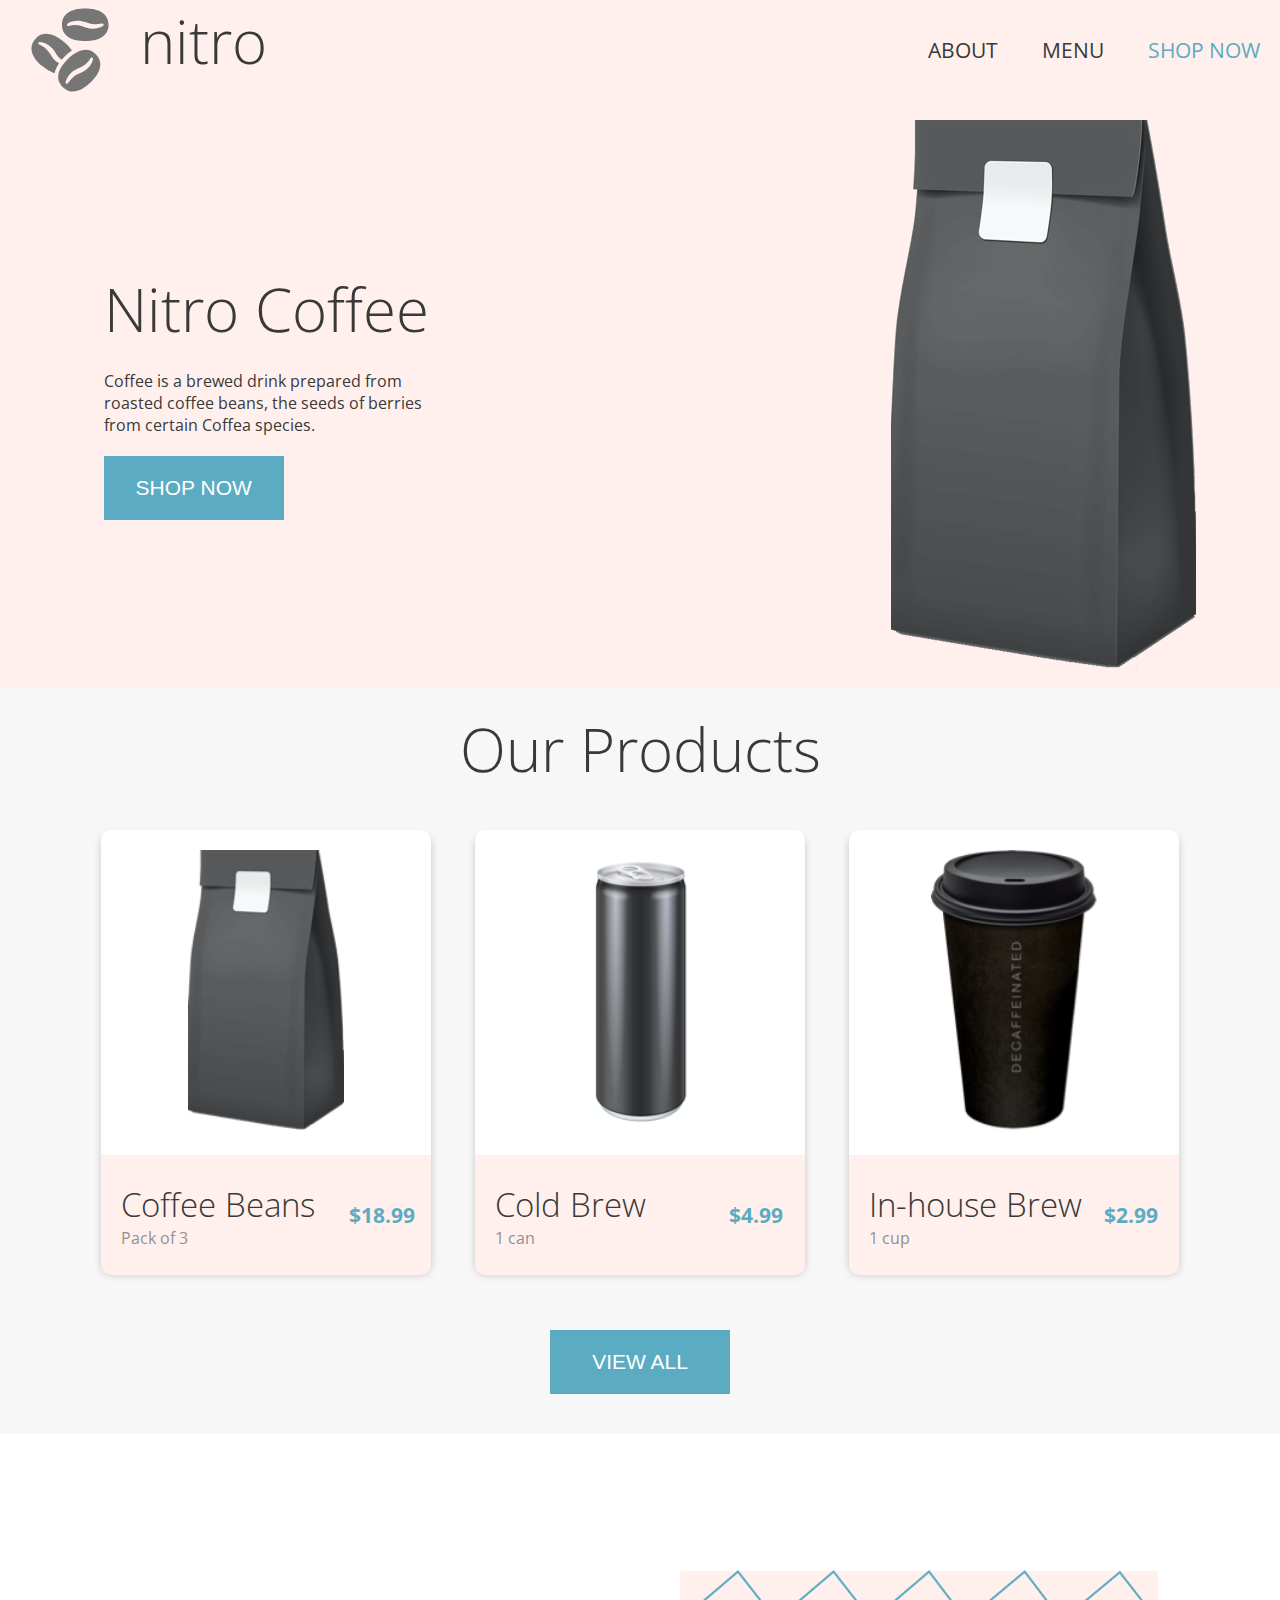
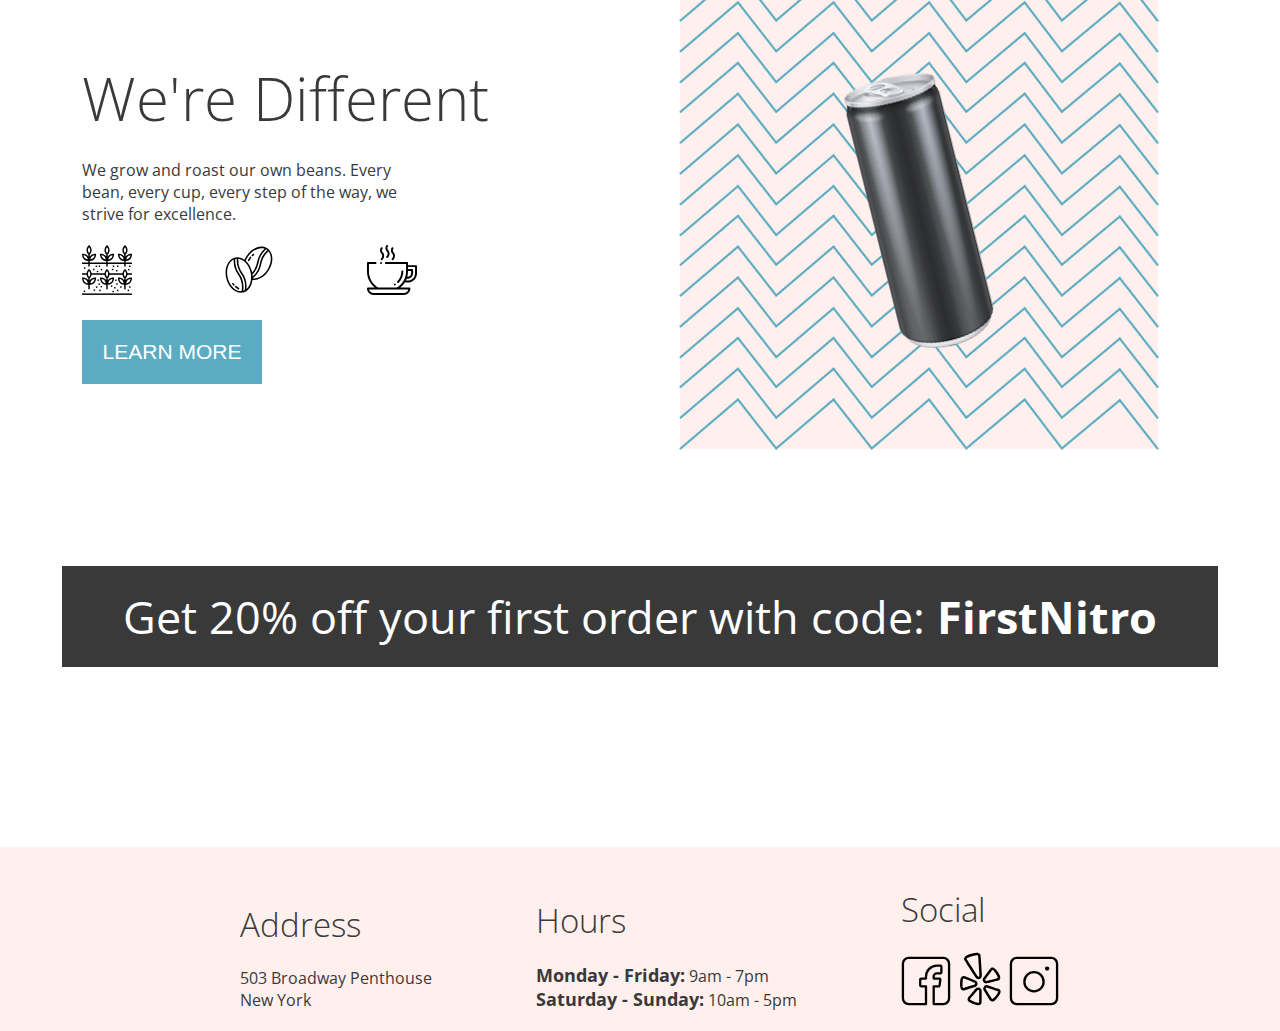
==== index.html @ 10b6887b "initial push" ====
<!DOCTYPE html>
<html lang="en">
<head>
    <meta charset="UTF-8">
    <meta name="viewport" content="width=device-width, initial-scale=1.0">
    <link href="https://fonts.googleapis.com/css2?family=Open+Sans:ital,wght@0,300;0,400;0,600;0,700;1,400&display=swap" rel="stylesheet">
    <link rel="stylesheet" href="./CSS/global.css">
    <link rel="stylesheet" href="./CSS/landing.css">
    <title>Coffee Shop - Home</title>
</head>
<body>
    <nav class="nav">
        <a href="../index.html">
            <img src="../Assets/coffee-beans-logo-and-footer.svg" alt="coffee-beans-logo-and-footer">
            <h2 class="nitro">nitro</h2>
        </a>
        <ul class="nav-list">
            <li><a href="./index.html">ABOUT</a></li>
            <li><a href="./pages/menu.html">MENU</a></li>
            <li><a class="shop-now" href="./pages/menu.html">SHOP NOW</a></li>
        </ul>
    </nav>
    <header>
        <section class="hero">
            <h1>Nitro Coffee</h1>
            <p>Coffee is a brewed drink prepared from roasted coffee beans, the seeds of berries from certain Coffea species.</p>
            <a href="./pages/menu.html"><button>SHOP NOW</button></a>
        </section>
        <img src="./Assets/coffeebeans-hero.png" alt="coffee bag">
    </header>
    <section class="our-products--container">
        <h2 class="our-products--title">Our Products</h2>
        <section class="our-products">
            <article>
                <img src="./Assets/coffeebeans.png" alt="coffee beans">
                <div class="our-products--footer">
                    <div class="our-products--footer__left">
                        <h3>Coffee Beans</h3>
                        <h4>Pack of 3</h4>
                    </div>
                    <p class="price">$18.99</p>
                </div>
            </article>
            <article>
                <img src="./Assets/coldbrew.png" alt="cold brew">
                <div class="our-products--footer">
                    <div class="our-products--footer__left">
                        <h3>Cold Brew</h3>
                        <h4>1 can</h4>
                    </div>
                    <p class="price">$4.99</p>
                </div>
            </article>
            <article>
                <img src="./Assets/inhousebrew.png" alt="in-house brew">
                <div class="our-products--footer">
                    <div class="our-products--footer__left">
                        <h3>In-house Brew</h3>
                        <h4>1 cup</h4>
                    </div>
                    <p class="price">$2.99</p>
                </div>
            </article>
        </section>
        <section class="view-all">
            <a href="./pages/menu.html"><button>VIEW ALL</button></a>
        </section>
    </section>
    <section class="discount--container">
        <section class="discount--section">
            <div class="discount--section__left">
                <h2 class="discount--title">We're Different</h2>
                <p class="discount--info">We grow and roast our own beans. Every bean, every cup, every step of the way, we strive for excellence.</p>
                <ul class="discount--icons">
                    <li>
                        <img src="./Assets/planting.svg" alt="planting">
                    </li>
                    <li>
                        <img src="./Assets/coffee-beans.svg" alt="coffee-beans">
                    </li>
                    <li>
                        <img src="./Assets/coffee-cup.svg" alt="coffee-cup">
                    </li>
                </ul>
                <a href="./index.html" class="discount--learn-more">
                    <button>LEARN MORE</button>
                </a>
            </div>
            <div class="discount--section__right">
                <div class="discount--cold-brew-background">
                    <img class="discount--img" src="./Assets/tiltedcan.png" alt="tilted-can">
                </div>
            </div>
        </section>
        <p class="discount--text">Get 20% off your first order with code: <span class="bold">FirstNitro</span></p>
    </section>
    <footer>
        <section class="footer">
            <article class="footer--address">
                <h3>Address</h3> 
                <p>503 Broadway Penthouse</p>
                <p>New York</p>
             </article>
             <article class="footer--hours">
                 <h3>Hours</h3>
                 <p><span class="bold">Monday - Friday:</span> 9am - 7pm</p>
                 <p><span class="bold">Saturday - Sunday:</span> 10am - 5pm</p>
             </article>
             <article class="footer--social">
                 <h3>Social</h3>
                 <a href="https://facebook.com"><img class="icon" src="./Assets/Facebook-Icon.svg" alt="facebook"></a>
                 <a href="https://yelp.com"><img class="icon" src="./Assets/Yelp-Icon.svg" alt="yelp"></a>
                 <a href="https://instagram.com"><img class="icon" src="./Assets/Instagram-Icon.svg" alt="instagram"></a>
             </article>
        </section>
    </footer>
</body>
</html>
---- CSS/global.css ----
* {
    margin: 0;
    padding: 0;
}

body {
    font-family: 'Open Sans';
    font-weight: 400;
    color: #393939;
}

nav {
    background-color: #fff0ed;
    vertical-align: middle;
    margin: 0;
    display: flex;
    justify-content: space-between;
}

nav a {
    margin-left: 1.25rem;
    display: flex;
    text-decoration: none;
    color: #393939;
}

.nitro {
    text-align: center;
    text-decoration: none;
    padding: 0;
    padding-left: 1.25rem;
    margin: 0;
    display: inline;
    vertical-align: top;
}

nav li {
    padding: 2.25rem 0 2.255rem 1.25rem;
}

nav li a {
    text-decoration: none;
    font-size: 1.313rem;
    color: #393939;
}

.shop-now {
    color: #5bacc3;
    padding-right: 1.25rem;
}

header {
    padding: 1.25rem;
}

section {
    padding: 1.25rem;
}

section.menu {
    padding-top: 0;
}

.nav-list{
    text-decoration: none;
    list-style-type: none;
    display: inline;
    vertical-align: middle;
}

.nav-list li {
    display: inline-block;
}

button {
    background-color: #5bacc3;
    font-size: 1.313rem;
    border: none;
    color: #fff;
    width: 11.25rem;
    padding: 1.25rem;
    margin: 1.25 rem;
}

button:hover {
    cursor: pointer;
}

.icon {
    width: 3.125rem;
}
---- CSS/landing.css ----
.nav {
    background-color: #fff0ed;
}

header {
    background-color: #fff0ed;
    display: flex;
}

header img {
    margin-left: auto;
    margin-right: auto;
}

.hero {
    width: 50vw;
    margin: auto;
}

.hero p {
    padding: 1.25rem 0;
    width: 20rem;
}

h1 {
    font-size: 3.75rem;
    font-weight: 300;
}

h2 {
    font-size: 3.75rem;
    font-weight: 300;
}

h3 {
    font-size: 2.063rem;
    font-weight: 300;
}

.price {
    color: #5bacc3;
    font-weight: bold;
}

.view-all {
    width: 11.25rem;
    margin-left: auto;
    margin-right: auto;
}

.our-products--container {
    background-color: #f7f7f7;
}

.our-products--title {
    text-align: center;
}

.our-products {
    width: fit-content;
    margin-left: auto;
    margin-right: auto;
}

.our-products article{
    width: 20.625rem;
    background-color: white;
    height: 27.5rem;
    margin: 1.25rem;
    border: 1.25rem;
    border-radius: 0.625rem;
    box-shadow: 0 0.313rem 0.563rem -0.063rem rgba(0, 0, 0, .25);
    display: inline-block;
    text-align: center;
}

.our-products h3 {
    text-align: left;
    text-wrap: nowrap;
}

.our-products h4 {
    font-weight: normal;
    color: #909090;
    text-align: left;
}

.our-products img {
    height: 17.5rem;
    padding: 1.25rem 0;
}

.our-products p {
    font-size: 1.313rem;
    font-weight: bold;
    text-align: center;
    padding: 1.25rem 0 1.25rem;
    width: 30%;
}

.our-products span {
    font-size: 1.125rem;
    font-weight: 400;
    color: #5bacc3;
    text-align: center;
}

.our-products--footer {
    background-color: #fff0ed;
    box-sizing: content-box;
    width: 100%;
    height: 7.5rem;
    display: flex;
    flex-direction: row;
    justify-content: space-between;
    align-items: center;
    border-bottom-left-radius: 0.625rem;
    border-bottom-right-radius: 0.625rem;
}

.our-products--footer__left {
    display: flex;
    flex-direction: column;
    padding-left: 1.25rem;
}

.discount--section {
    width: 90%;
    margin: 6rem auto;
    display: flex;
}

.discount--section__left {
    display: flex;
    width: 50%;
    flex-direction: column;
    justify-content: center;
}

.discount--section__left > * {
    padding: 1.25rem 0 0 0;
}

.discount--section__right {
    display: flex;
    width: 50%;
    flex-direction: column;
    align-items: center;
    justify-content: center;
}

.discount--icons {
    list-style-type: none;
    display: flex;
    width: 60%;
    justify-content: space-between;
}

.discount--icons ul li {
    justify-content: space-evenly;
}

.discount--icons img {
    height: 3.125rem;
    width: 3.125rem;
}

.discount--info {
    text-align: left;
    width: 60%;
}

.discount--cold-brew-background {
    background-image: url(../Assets/coldbrewbackground.png);
    background-size: contain;
    height: 30rem;
    width: 30rem;
    display: flex;
}

.discount--img {
    margin: auto;
}

.discount--text {
    font-size: 2.813rem;
    font-weight: 400;
    color: #fff;
    background-color: #393939;
    text-align: center;
    padding: 1.25rem;
    margin: 0 auto;
    margin-bottom: 10rem;
    width: 90%;
}

.bold {
    font-weight: 700;
    font-size: 2.813rem;
}

.footer {
    max-width: 1000px;
    margin-left: auto;
    margin-right: auto;
}

footer {
    background-color: #fff0ed;
    margin: auto;
}

footer .bold {
    font-size: 1.125rem;
}

footer div {
    padding: 1.25rem;
}

footer h3 {
    padding: 1.25rem 0;
}

footer article {
    display: inline-block;
    padding-left: 6.25rem;
}
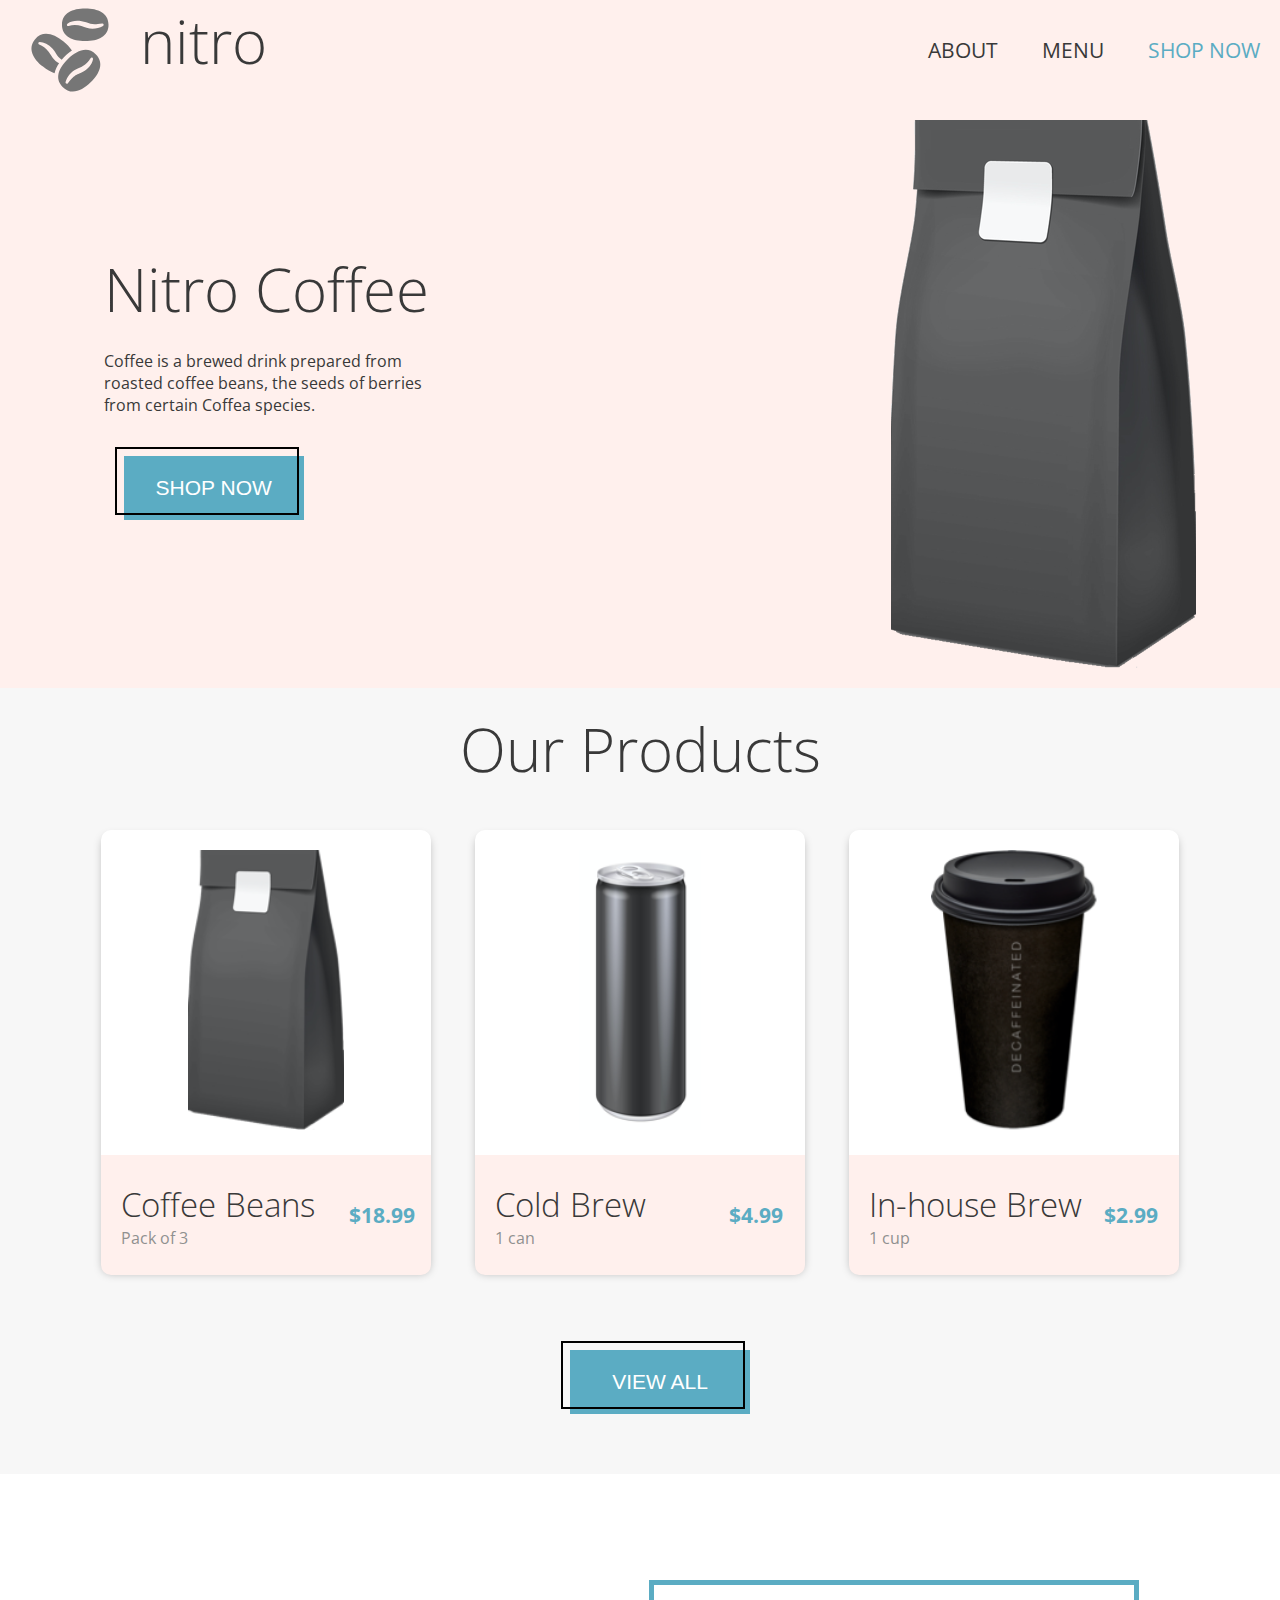
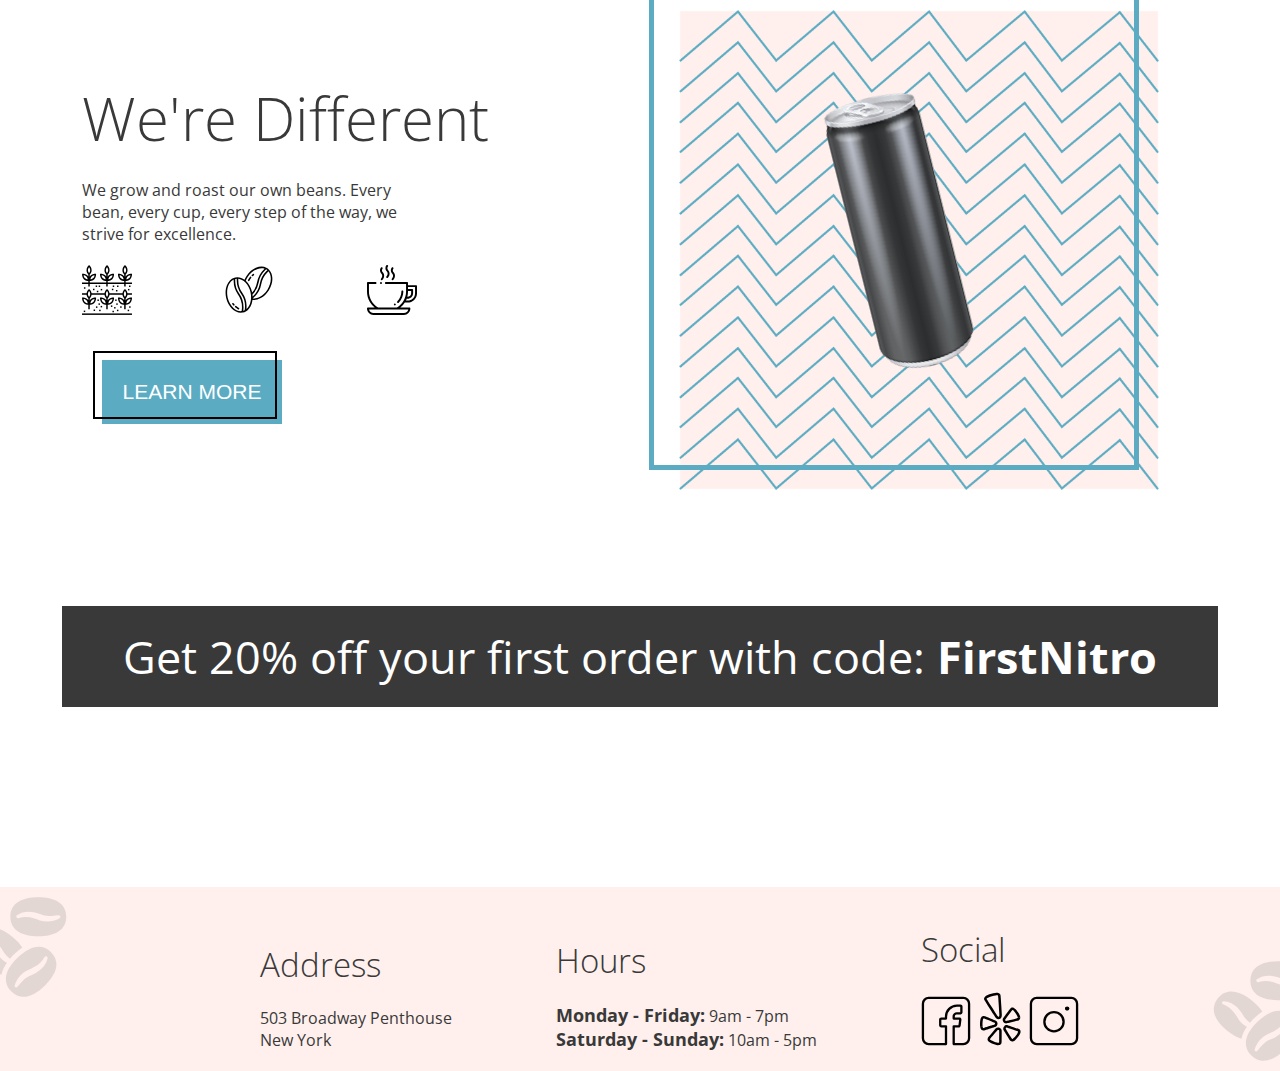
==== commit 22f9f15c: "finished exercise 16 refactor for sass" ====
--- a/index.html
+++ b/index.html
@@ -4,14 +4,14 @@
     <meta charset="UTF-8">
     <meta name="viewport" content="width=device-width, initial-scale=1.0">
     <link href="https://fonts.googleapis.com/css2?family=Open+Sans:ital,wght@0,300;0,400;0,600;0,700;1,400&display=swap" rel="stylesheet">
-    <link rel="stylesheet" href="./CSS/global.css">
-    <link rel="stylesheet" href="./CSS/landing.css">
+    <link rel="stylesheet" href="./scss/partials/global.css">
+    <link rel="stylesheet" href="./scss/landing.css">
     <title>Coffee Shop - Home</title>
 </head>
 <body>
     <nav class="nav">
         <a href="../index.html">
-            <img src="../Assets/coffee-beans-logo-and-footer.svg" alt="coffee-beans-logo-and-footer">
+            <img src="../Assets/coffee-beans-logo-and-footer.svg" alt="coffee bean logo">
             <h2 class="nitro">nitro</h2>
         </a>
         <ul class="nav-list">
@@ -24,77 +24,82 @@
         <section class="hero">
             <h1>Nitro Coffee</h1>
             <p>Coffee is a brewed drink prepared from roasted coffee beans, the seeds of berries from certain Coffea species.</p>
-            <a href="./pages/menu.html"><button>SHOP NOW</button></a>
+            <a href="./pages/menu.html"><button>SHOP NOW <div class="button-border"></div></button></a>
         </section>
         <img src="./Assets/coffeebeans-hero.png" alt="coffee bag">
     </header>
-    <section class="our-products--container">
-        <h2 class="our-products--title">Our Products</h2>
-        <section class="our-products">
-            <article>
-                <img src="./Assets/coffeebeans.png" alt="coffee beans">
-                <div class="our-products--footer">
-                    <div class="our-products--footer__left">
-                        <h3>Coffee Beans</h3>
-                        <h4>Pack of 3</h4>
+    <main>
+        <section class="our-products--container">
+            <h2 class="our-products--title">Our Products</h2>
+            <section class="our-products">
+                <article>
+                    <img src="./Assets/coffeebeans.png" alt="coffee beans">
+                    <div class="our-products--footer">
+                        <div class="our-products--footer__left">
+                            <h3>Coffee Beans</h3>
+                            <h4>Pack of 3</h4>
+                        </div>
+                        <p class="price">$18.99</p>
                     </div>
-                    <p class="price">$18.99</p>
+                </article>
+                <article>
+                    <img src="./Assets/coldbrew.png" alt="cold brew">
+                    <div class="our-products--footer">
+                        <div class="our-products--footer__left">
+                            <h3>Cold Brew</h3>
+                            <h4>1 can</h4>
+                        </div>
+                        <p class="price">$4.99</p>
+                    </div>
+                </article>
+                <article>
+                    <img src="./Assets/inhousebrew.png" alt="in-house brew">
+                    <div class="our-products--footer">
+                        <div class="our-products--footer__left">
+                            <h3>In-house Brew</h3>
+                            <h4>1 cup</h4>
+                        </div>
+                        <p class="price">$2.99</p>
+                    </div>
+                </article>
+            </section>
+            <section class="view-all">
+                <a href="./pages/menu.html"><button>VIEW ALL <div class="button-border"></div></button></a>
+            </section>
+        </section>
+        <section class="discount--container">
+            <section class="discount--section">
+                <div class="discount--section__left">
+                    <h2 class="discount--title">We're Different</h2>
+                    <p class="discount--info">We grow and roast our own beans. Every bean, every cup, every step of the way, we strive for excellence.</p>
+                    <ul class="discount--icons">
+                        <li>
+                            <img src="./Assets/planting.svg" alt="planting">
+                        </li>
+                        <li>
+                            <img src="./Assets/coffee-beans.svg" alt="coffee-beans">
+                        </li>
+                        <li>
+                            <img src="./Assets/coffee-cup.svg" alt="coffee-cup">
+                        </li>
+                    </ul>
+                    <a href="./index.html" class="discount--learn-more">
+                        <button>LEARN MORE <div class="button-border"></div></button>
+                    </a>
                 </div>
-            </article>
-            <article>
-                <img src="./Assets/coldbrew.png" alt="cold brew">
-                <div class="our-products--footer">
-                    <div class="our-products--footer__left">
-                        <h3>Cold Brew</h3>
-                        <h4>1 can</h4>
+                <div class="discount--section__right">
+                    <div class="discount--cold-brew-background">
+                        <div class="discount-border"></div>
+                        <img class="discount--img" src="./Assets/tiltedcan.png" alt="tilted-can">
                     </div>
-                    <p class="price">$4.99</p>
                 </div>
-            </article>
-            <article>
-                <img src="./Assets/inhousebrew.png" alt="in-house brew">
-                <div class="our-products--footer">
-                    <div class="our-products--footer__left">
-                        <h3>In-house Brew</h3>
-                        <h4>1 cup</h4>
-                    </div>
-                    <p class="price">$2.99</p>
-                </div>
-            </article>
+            </section>
+            <p class="discount--text">Get 20% off your first order with code: <span class="bold">FirstNitro</span></p>
         </section>
-        <section class="view-all">
-            <a href="./pages/menu.html"><button>VIEW ALL</button></a>
-        </section>
-    </section>
-    <section class="discount--container">
-        <section class="discount--section">
-            <div class="discount--section__left">
-                <h2 class="discount--title">We're Different</h2>
-                <p class="discount--info">We grow and roast our own beans. Every bean, every cup, every step of the way, we strive for excellence.</p>
-                <ul class="discount--icons">
-                    <li>
-                        <img src="./Assets/planting.svg" alt="planting">
-                    </li>
-                    <li>
-                        <img src="./Assets/coffee-beans.svg" alt="coffee-beans">
-                    </li>
-                    <li>
-                        <img src="./Assets/coffee-cup.svg" alt="coffee-cup">
-                    </li>
-                </ul>
-                <a href="./index.html" class="discount--learn-more">
-                    <button>LEARN MORE</button>
-                </a>
-            </div>
-            <div class="discount--section__right">
-                <div class="discount--cold-brew-background">
-                    <img class="discount--img" src="./Assets/tiltedcan.png" alt="tilted-can">
-                </div>
-            </div>
-        </section>
-        <p class="discount--text">Get 20% off your first order with code: <span class="bold">FirstNitro</span></p>
-    </section>
+    </main>
     <footer>
+        <img src="./Assets/coffee-beans-logo-and-footer.svg" alt="coffee-beans-logo" class="footer-beans right">
+        <img src="./Assets/coffee-beans-logo-and-footer.svg" alt="coffee-beans-logo" class="footer-beans left">
         <section class="footer">
             <article class="footer--address">
                 <h3>Address</h3> 
--- a/scss/landing.css
+++ b/scss/landing.css
@@ -0,0 +1,357 @@
+* {
+  margin: 0;
+  padding: 0;
+}
+
+body {
+  font-family: "Open Sans";
+  font-weight: 400;
+  color: #393939;
+}
+
+nav {
+  background-color: #fff0ed;
+  vertical-align: middle;
+  margin: 0;
+  display: flex;
+  justify-content: space-between;
+}
+
+nav a {
+  margin-left: 1.25rem;
+  display: flex;
+  text-decoration: none;
+  color: #393939;
+}
+
+.nitro {
+  text-align: center;
+  text-decoration: none;
+  padding: 0;
+  padding-left: 1.25rem;
+  margin: 0;
+  display: inline;
+  vertical-align: top;
+}
+
+nav li {
+  padding: 2.25rem 0 2.255rem 1.25rem;
+}
+
+nav li a {
+  text-decoration: none;
+  font-size: 1.313rem;
+  color: #393939;
+}
+
+.shop-now {
+  color: #5bacc3;
+  padding-right: 1.25rem;
+}
+
+header {
+  padding: 1.25rem;
+}
+
+section {
+  padding: 1.25rem;
+}
+
+section.menu {
+  padding-top: 0;
+}
+
+.nav-list {
+  text-decoration: none;
+  list-style-type: none;
+  display: inline;
+  vertical-align: middle;
+}
+
+.nav-list li {
+  display: inline-block;
+}
+
+button {
+  background-color: #5bacc3;
+  font-size: 1.313rem;
+  border: none;
+  color: #fff;
+  width: 11.25rem;
+  padding: 1.25rem;
+  margin: 1.25rem;
+  position: relative;
+}
+
+button:hover {
+  cursor: pointer;
+}
+
+.button-border {
+  border: 0.125rem solid black;
+  position: absolute;
+  width: 100%;
+  height: 100%;
+  bottom: 0.313rem;
+  right: 0.313rem;
+}
+
+.icon {
+  width: 3.125rem;
+}
+
+.nav {
+  background-color: #fff0ed;
+}
+
+header {
+  background-color: #fff0ed;
+  display: flex;
+}
+
+header img {
+  margin-left: auto;
+  margin-right: auto;
+}
+
+.hero {
+  width: 50vw;
+  margin: auto;
+}
+
+.hero p {
+  padding: 1.25rem 0;
+  width: 20rem;
+}
+
+h1 {
+  font-size: 3.75rem;
+  font-weight: 300;
+}
+
+h2 {
+  font-size: 3.75rem;
+  font-weight: 300;
+}
+
+h3 {
+  font-size: 2.063rem;
+  font-weight: 300;
+}
+
+.price {
+  color: #5bacc3;
+  font-weight: bold;
+}
+
+.view-all {
+  width: 11.25rem;
+  margin-left: auto;
+  margin-right: auto;
+}
+
+.our-products--container {
+  background-color: #f7f7f7;
+}
+
+.our-products--title {
+  text-align: center;
+}
+
+.our-products {
+  width: -moz-fit-content;
+  width: fit-content;
+  margin-left: auto;
+  margin-right: auto;
+}
+
+.our-products article {
+  width: 20.625rem;
+  background-color: white;
+  height: 27.5rem;
+  margin: 1.25rem;
+  border: 1.25rem;
+  border-radius: 0.625rem;
+  box-shadow: 0 0.313rem 0.563rem -0.063rem rgba(0, 0, 0, 0.25);
+  display: inline-block;
+  text-align: center;
+}
+
+.our-products h3 {
+  text-align: left;
+  text-wrap: nowrap;
+}
+
+.our-products h4 {
+  font-weight: normal;
+  color: #909090;
+  text-align: left;
+}
+
+.our-products img {
+  height: 17.5rem;
+  padding: 1.25rem 0;
+}
+
+.our-products p {
+  font-size: 1.313rem;
+  font-weight: bold;
+  text-align: center;
+  padding: 1.25rem 0 1.25rem;
+  width: 30%;
+}
+
+.our-products span {
+  font-size: 1.125rem;
+  font-weight: 400;
+  color: #5bacc3;
+  text-align: center;
+}
+
+.our-products--footer {
+  background-color: #fff0ed;
+  box-sizing: content-box;
+  width: 100%;
+  height: 7.5rem;
+  display: flex;
+  flex-direction: row;
+  justify-content: space-between;
+  align-items: center;
+  border-bottom-left-radius: 0.625rem;
+  border-bottom-right-radius: 0.625rem;
+}
+
+.our-products--footer__left {
+  display: flex;
+  flex-direction: column;
+  padding-left: 1.25rem;
+}
+
+.discount--section {
+  width: 90%;
+  margin: 6rem auto;
+  display: flex;
+}
+
+.discount--section__left {
+  display: flex;
+  width: 50%;
+  flex-direction: column;
+  justify-content: center;
+}
+
+.discount--section__left > * {
+  padding: 1.25rem 0 0 0;
+}
+
+.discount--section__right {
+  display: flex;
+  width: 50%;
+  flex-direction: column;
+  align-items: center;
+  justify-content: center;
+}
+
+.discount--icons {
+  list-style-type: none;
+  display: flex;
+  width: 60%;
+  justify-content: space-between;
+}
+
+.discount--icons ul li {
+  justify-content: space-evenly;
+}
+
+.discount--icons img {
+  height: 3.125rem;
+  width: 3.125rem;
+}
+
+.discount--info {
+  text-align: left;
+  width: 60%;
+}
+
+.discount--cold-brew-background {
+  background-image: url(../Assets/coldbrewbackground.png);
+  background-size: contain;
+  height: 30rem;
+  width: 30rem;
+  display: flex;
+  position: relative;
+}
+
+.discount-border {
+  position: absolute;
+  width: 100%;
+  height: 100%;
+  border: 0.313rem solid #5bacc3;
+  right: 1.25rem;
+  bottom: 1.25rem;
+}
+
+.discount--img {
+  margin: auto;
+  transform: translate(-1.25rem, -1.25rem);
+}
+
+.discount--text {
+  font-size: 2.813rem;
+  font-weight: 400;
+  color: #fff;
+  background-color: #393939;
+  text-align: center;
+  padding: 1.25rem;
+  margin: 0 auto;
+  margin-bottom: 10rem;
+  width: 90%;
+}
+
+.bold {
+  font-weight: 700;
+  font-size: 2.813rem;
+}
+
+.footer {
+  margin: 0 auto;
+  width: 75%;
+}
+
+footer {
+  background-color: #fff0ed;
+  margin: auto;
+}
+
+footer .bold {
+  font-size: 1.125rem;
+}
+
+footer div {
+  padding: 1.25rem;
+}
+
+footer h3 {
+  padding: 1.25rem 0;
+}
+
+footer article {
+  display: inline-block;
+  padding-left: 6.25rem;
+}
+
+.footer-beans {
+  width: 7.5rem;
+  opacity: 0.2;
+}
+
+.left {
+  position: absolute;
+  left: -2.5rem;
+}
+
+.right {
+  position: absolute;
+  right: -2.5rem;
+  margin-top: 4rem;
+}/*# sourceMappingURL=landing.css.map */